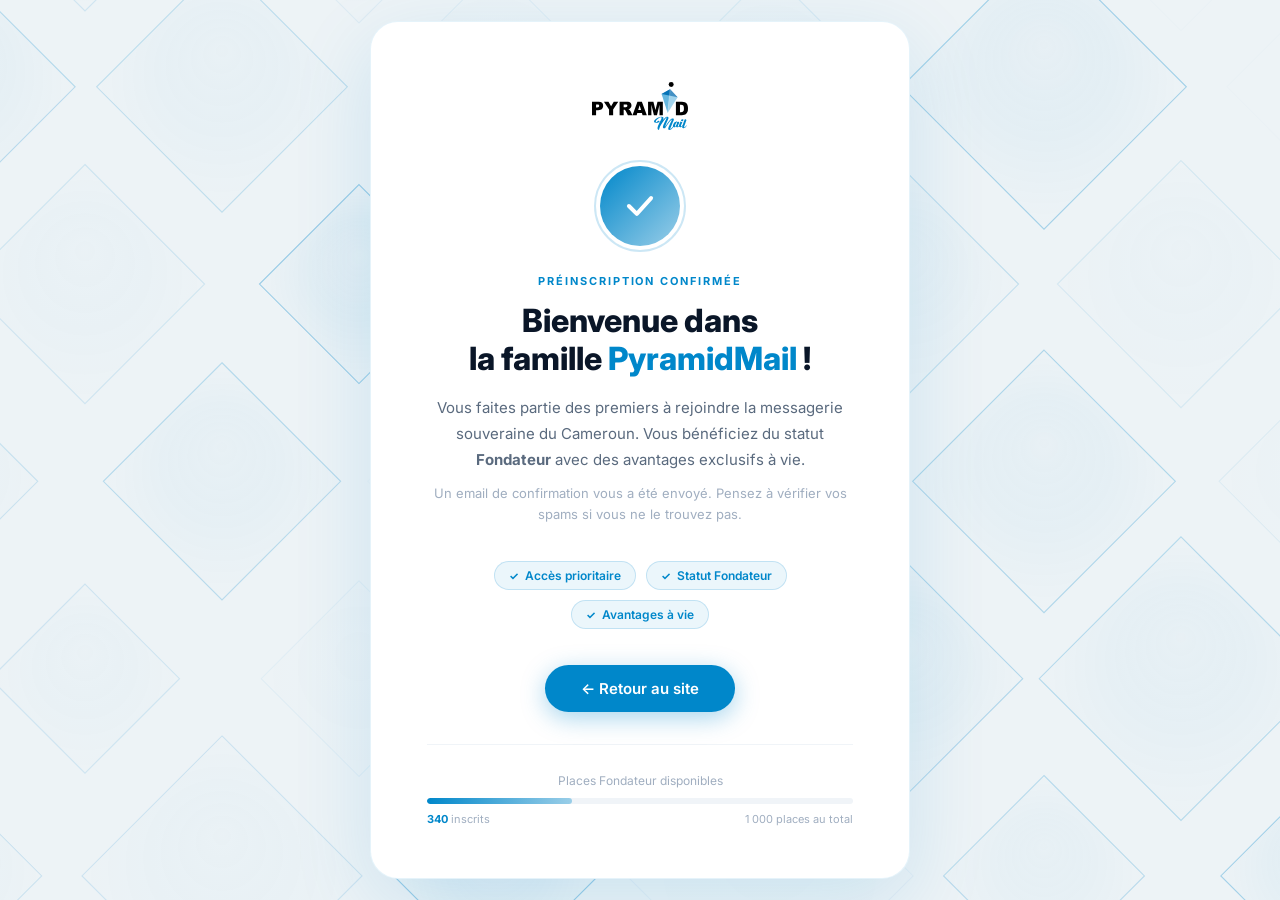
==== merci.html @ f89b1da7 "feat: replace hero 3D SVG with static image, fix alignment, color FAQ title, add FAQ animated backgr" ====
<!DOCTYPE html>
<html lang="fr">
<head>
  <meta charset="UTF-8"/>
  <meta name="viewport" content="width=device-width, initial-scale=1.0"/>
  <title>Merci — PyramidMail</title>
  <link href="https://fonts.googleapis.com/css2?family=Inter:wght@300;400;500;600;700;800&display=swap" rel="stylesheet"/>
  <style>
    *, *::before, *::after { box-sizing: border-box; margin: 0; padding: 0; }

    :root {
      --pm-blue:  #0087CA;
      --pm-light: #9ACEE8;
      --pm-bg:    #EDF3F6;
      --pm-dark:  #0a1628;
    }

    body {
      font-family: 'Inter', sans-serif;
      background: var(--pm-bg);
      min-height: 100vh;
      display: flex;
      flex-direction: column;
      align-items: center;
      justify-content: center;
      overflow: hidden;
      position: relative;
    }

    /* ── Canvas pyramides ── */
    #mercCanvas {
      position: fixed;
      inset: 0;
      width: 100%; height: 100%;
      pointer-events: none;
      z-index: 0;
    }

    /* ── Carte centrale ── */
    .merci-card {
      position: relative;
      z-index: 1;
      background: #fff;
      border-radius: 28px;
      padding: 60px 56px 52px;
      max-width: 540px;
      width: 90%;
      box-shadow: 0 24px 80px rgba(0,135,202,0.14);
      border: 1px solid rgba(0,135,202,0.1);
      text-align: center;
      animation: slideUp .7s cubic-bezier(0.22,1,0.36,1) both;
    }

    @keyframes slideUp {
      from { opacity: 0; transform: translateY(40px); }
      to   { opacity: 1; transform: translateY(0); }
    }

    /* ── Logo ── */
    .merci-logo {
      height: 48px;
      width: auto;
      margin-bottom: 32px;
    }

    /* ── Icône checkmark animée ── */
    .check-wrap {
      width: 80px;
      height: 80px;
      border-radius: 50%;
      background: linear-gradient(135deg, #0087CA, #9ACEE8);
      display: flex;
      align-items: center;
      justify-content: center;
      margin: 0 auto 28px;
      animation: popIn .5s .3s cubic-bezier(0.22,1,0.36,1) both;
      position: relative;
    }

    @keyframes popIn {
      from { transform: scale(0); opacity: 0; }
      to   { transform: scale(1); opacity: 1; }
    }

    .check-wrap::after {
      content: '';
      position: absolute;
      inset: -6px;
      border-radius: 50%;
      border: 2px solid rgba(0,135,202,0.2);
      animation: ringPulse 2s ease-in-out infinite;
    }

    @keyframes ringPulse {
      0%, 100% { transform: scale(1);   opacity: 1; }
      50%       { transform: scale(1.1); opacity: .4; }
    }

    .check-wrap svg {
      width: 38px;
      height: 38px;
    }

    /* ── Texte ── */
    .merci-eyebrow {
      font-size: 11px;
      font-weight: 700;
      letter-spacing: .18em;
      text-transform: uppercase;
      color: var(--pm-blue);
      margin-bottom: 14px;
    }

    .merci-title {
      font-size: clamp(24px, 4vw, 32px);
      font-weight: 800;
      color: var(--pm-dark);
      line-height: 1.2;
      margin-bottom: 16px;
    }

    .merci-title span { color: var(--pm-blue); }

    .merci-desc {
      font-size: 15px;
      color: #5a6a7e;
      line-height: 1.75;
      margin-bottom: 10px;
    }

    .merci-note {
      font-size: 13px;
      color: #a0aec0;
      line-height: 1.6;
      margin-bottom: 36px;
    }

    /* ── Badges avantages ── */
    .merci-badges {
      display: flex;
      gap: 10px;
      justify-content: center;
      flex-wrap: wrap;
      margin-bottom: 36px;
    }

    .badge {
      display: inline-flex;
      align-items: center;
      gap: 6px;
      background: rgba(0,135,202,.08);
      border: 1px solid rgba(0,135,202,.18);
      color: var(--pm-blue);
      font-size: 12px;
      font-weight: 600;
      padding: 6px 14px;
      border-radius: 100px;
    }

    .badge::before {
      content: '✓';
      font-size: 11px;
      font-weight: 700;
    }

    /* ── Bouton retour ── */
    .btn-retour {
      display: inline-flex;
      align-items: center;
      gap: 8px;
      background: var(--pm-blue);
      color: #fff;
      font-family: 'Inter', sans-serif;
      font-size: 15px;
      font-weight: 600;
      padding: 14px 36px;
      border-radius: 50px;
      text-decoration: none;
      transition: background .2s, transform .15s;
      box-shadow: 0 6px 24px rgba(0,135,202,0.35);
    }

    .btn-retour:hover {
      background: #006ba0;
      transform: translateY(-2px);
    }

    /* ── Compteur fondateurs ── */
    .founders-bar {
      margin-top: 32px;
      padding-top: 28px;
      border-top: 1px solid #f0f4f8;
    }

    .founders-label {
      font-size: 12px;
      color: #a0aec0;
      margin-bottom: 10px;
    }

    .founders-track {
      background: #f0f4f8;
      border-radius: 100px;
      height: 6px;
      overflow: hidden;
    }

    .founders-fill {
      height: 100%;
      border-radius: 100px;
      background: linear-gradient(90deg, var(--pm-blue), var(--pm-light));
      width: 0%;
      animation: fillTrack 1.2s .6s cubic-bezier(0.22,1,0.36,1) forwards;
    }

    @keyframes fillTrack {
      to { width: 34%; }
    }

    .founders-count {
      display: flex;
      justify-content: space-between;
      margin-top: 8px;
      font-size: 11px;
      color: #a0aec0;
    }

    .founders-count strong {
      color: var(--pm-blue);
      font-weight: 700;
    }

    @media (max-width: 560px) {
      .merci-card { padding: 40px 28px 36px; }
      .merci-badges { gap: 8px; }
    }
  </style>
</head>
<body>

<canvas id="mercCanvas"></canvas>

<div class="merci-card">

  <img
    src="assets/images/Logo PyramidMail.svg"
    alt="PyramidMail"
    class="merci-logo"
    onerror="this.style.display='none'"
  />

  <div class="check-wrap">
    <svg viewBox="0 0 24 24" fill="none">
      <path d="M5 12l5 5L19 7" stroke="#fff" stroke-width="2.5" stroke-linecap="round" stroke-linejoin="round"/>
    </svg>
  </div>

  <p class="merci-eyebrow">Préinscription confirmée</p>

  <h1 class="merci-title">Bienvenue dans<br>la famille <span>PyramidMail</span> !</h1>

  <p class="merci-desc">
    Vous faites partie des premiers à rejoindre la messagerie souveraine du Cameroun.
    Vous bénéficiez du statut <strong>Fondateur</strong> avec des avantages exclusifs à vie.
  </p>

  <p class="merci-note">
    Un email de confirmation vous a été envoyé. Pensez à vérifier vos spams si vous ne le trouvez pas.
  </p>

  <div class="merci-badges">
    <span class="badge">Accès prioritaire</span>
    <span class="badge">Statut Fondateur</span>
    <span class="badge">Avantages à vie</span>
  </div>

  <a href="index.html" class="btn-retour">
    ← Retour au site
  </a>

  <div class="founders-bar">
    <p class="founders-label">Places Fondateur disponibles</p>
    <div class="founders-track">
      <div class="founders-fill"></div>
    </div>
    <div class="founders-count">
      <span><strong>340</strong> inscrits</span>
      <span>1 000 places au total</span>
    </div>
  </div>

</div>

<script>
/* ── Pyramides animées ── */
(function () {
  const canvas  = document.getElementById('mercCanvas');
  const ctx     = canvas.getContext('2d');
  const SIZE    = 130;
  const COLS    = 9;
  const ROWS    = 7;
  const GAP     = 14;
  let W, H, t   = 0;
  const cells   = [];

  function buildCells() {
    cells.length = 0;
    const cW = SIZE * 2 + GAP;
    const cH = SIZE * 2 + GAP;
    const ox = (W - COLS * cW) / 2 + SIZE;
    const oy = (H - ROWS * cH * 0.72) / 2 + SIZE;
    for (let r = 0; r < ROWS; r++) {
      for (let c = 0; c < COLS; c++) {
        cells.push({
          cx:        ox + c * cW + (r % 2 === 1 ? cW / 2 : 0),
          cy:        oy + r * cH * 0.72,
          phase:     Math.random() * Math.PI * 2,
          speed:     0.25 + Math.random() * 0.45,
          baseAlpha: 0.03 + Math.random() * 0.07,
          pulseAmp:  0.03 + Math.random() * 0.055,
          size:      SIZE * (0.7 + Math.random() * 0.45),
        });
      }
    }
  }

  function resize() {
    W = canvas.width  = window.innerWidth;
    H = canvas.height = window.innerHeight;
    buildCells();
  }

  function drawDiamond(cx, cy, s, alpha, strokeA) {
    ctx.beginPath();
    ctx.moveTo(cx, cy - s); ctx.lineTo(cx + s, cy);
    ctx.lineTo(cx, cy + s); ctx.lineTo(cx - s, cy);
    ctx.closePath();
    const g = ctx.createRadialGradient(cx, cy - s * .3, 0, cx, cy, s);
    g.addColorStop(0,   `rgba(154,206,232,${alpha * .55})`);
    g.addColorStop(.5,  `rgba(0,135,202,${alpha * .28})`);
    g.addColorStop(1,   `rgba(0,135,202,0)`);
    ctx.fillStyle = g; ctx.fill();
    ctx.strokeStyle = `rgba(0,135,202,${strokeA})`; ctx.lineWidth = 1.1; ctx.stroke();
    ctx.beginPath(); ctx.moveTo(cx, cy - s); ctx.lineTo(cx + s, cy);
    ctx.strokeStyle = `rgba(154,206,232,${strokeA * .7})`; ctx.lineWidth = .5; ctx.stroke();
    ctx.beginPath(); ctx.moveTo(cx, cy - s); ctx.lineTo(cx - s, cy);
    ctx.strokeStyle = `rgba(154,206,232,${strokeA * .3})`; ctx.lineWidth = .5; ctx.stroke();
  }

  function animate() {
    ctx.clearRect(0, 0, W, H);
    t += 0.007;
    cells.forEach(c => {
      const w = Math.sin(t * c.speed + c.phase);
      const a = c.baseAlpha + w * c.pulseAmp;
      drawDiamond(c.cx, c.cy, c.size * (1 + w * .04), Math.max(0, a), Math.max(.015, a * 2.4));
    });
    requestAnimationFrame(animate);
  }

  resize();
  window.addEventListener('resize', resize);
  animate();
})();
</script>

</body>
</html>
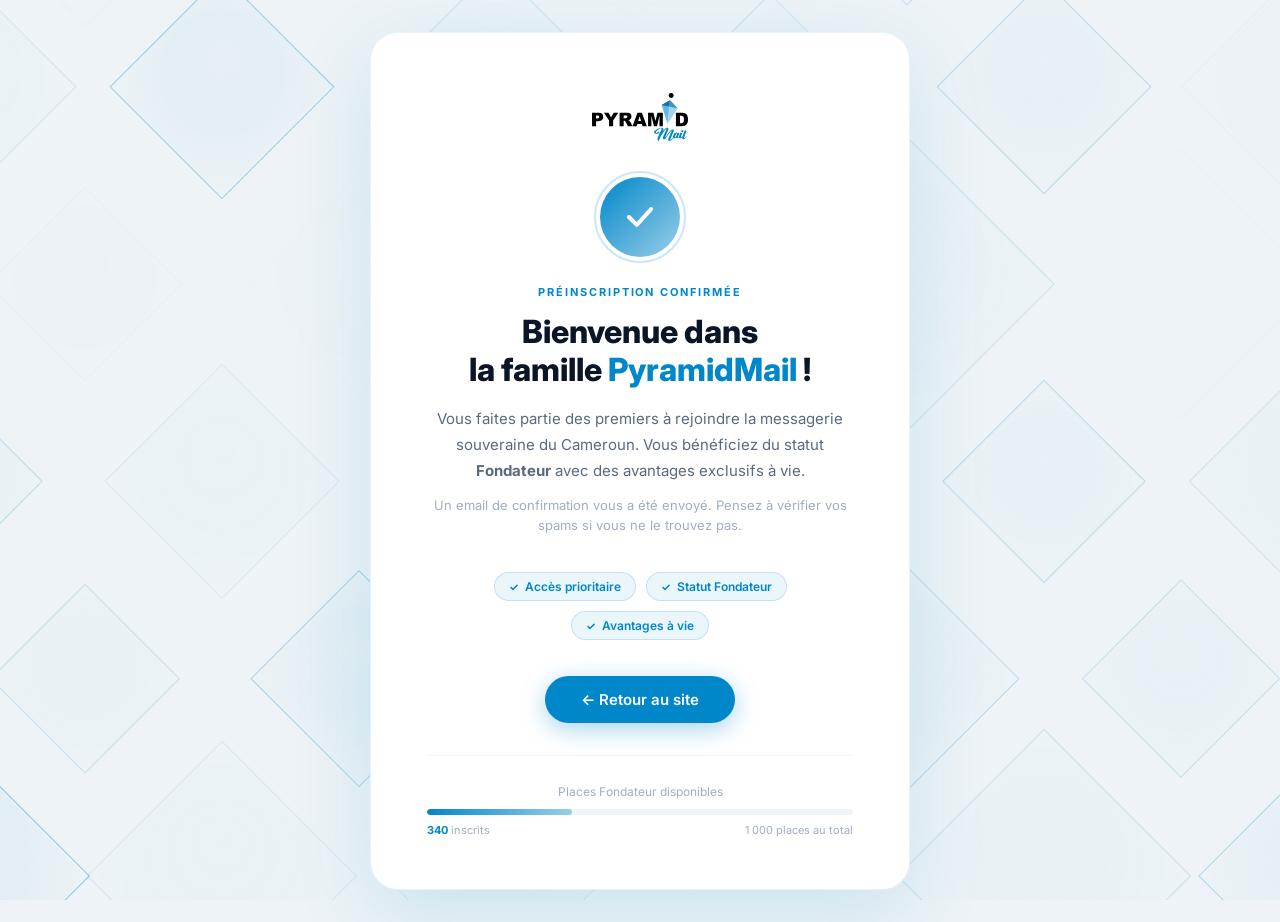
==== commit d07fc98e: "sitemap créer" ====
--- a/merci.html
+++ b/merci.html
@@ -22,9 +22,11 @@
       display: flex;
       flex-direction: column;
       align-items: center;
-      justify-content: center;
-      overflow: hidden;
+      justify-content: flex-start;
+      overflow-y: auto;
+      overflow-x: hidden;
       position: relative;
+      padding: 32px 0;
     }
 
     /* ── Canvas pyramides ── */
@@ -233,6 +235,7 @@
     @media (max-width: 560px) {
       .merci-card { padding: 40px 28px 36px; }
       .merci-badges { gap: 8px; }
+      body { padding: 20px 0; }
     }
   </style>
 </head>
